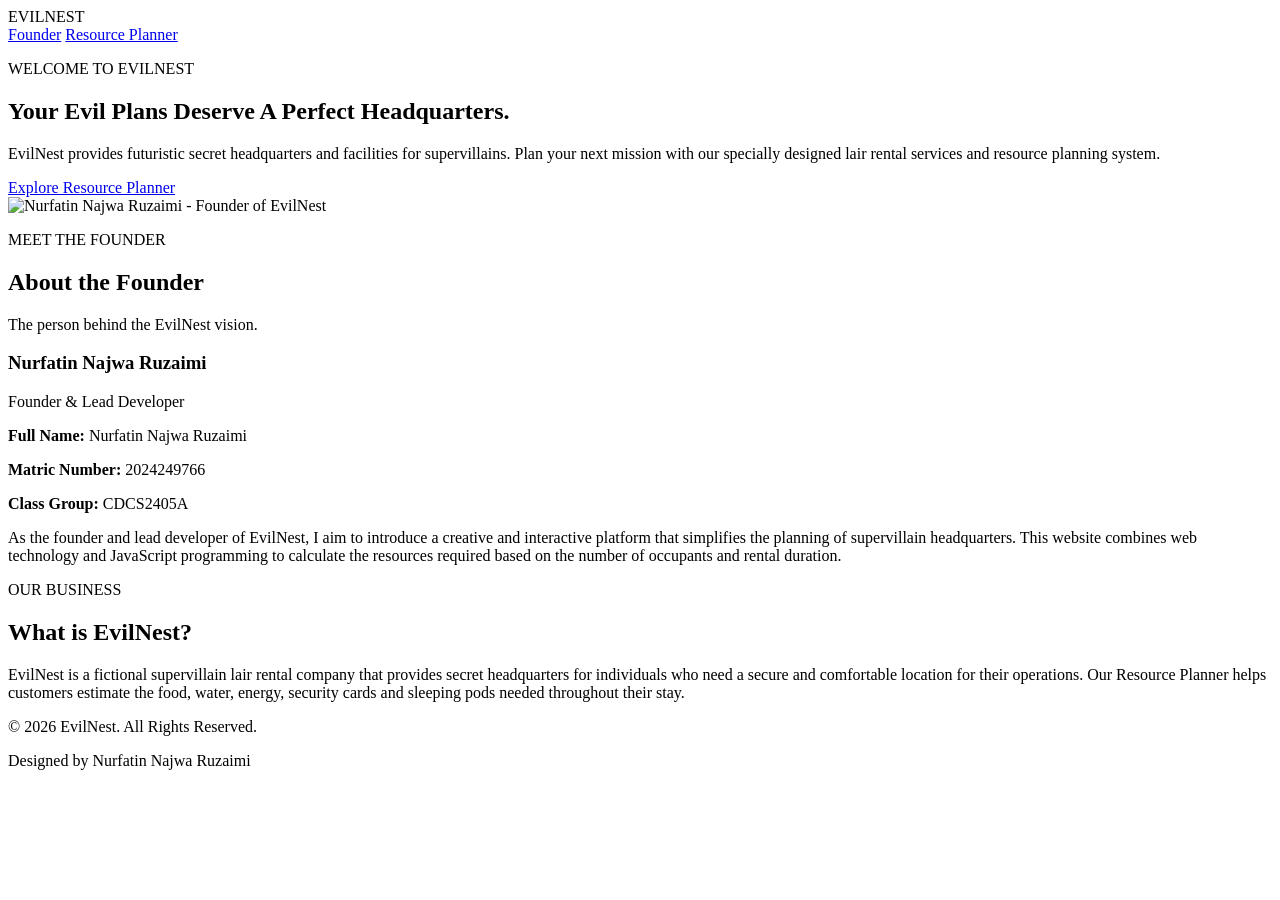
==== index.html @ 286de8c0 "Upload EvilNest website" ====
<!DOCTYPE html>
<html lang="en">

<head>
    <meta charset="UTF-8">
    <meta name="viewport" content="width=device-width, initial-scale=1.0">

    <title>EvilNest | About the Founder</title>

    <!-- External CSS -->
    <link rel="stylesheet" href="css/style.css">
</head>

<body>

    <!-- Website Header -->
    <header class="site-header">

        <div class="container">

            <div class="logo">
                <span>EVIL</span>NEST
            </div>

            <!-- Navigation Menu -->
            <nav class="navbar">
                <a href="index.html" class="active">Founder</a>
                <a href="kiosk.html">Resource Planner</a>
            </nav>

        </div>

    </header>


    <!-- Main Content -->
    <main>

        <!-- Hero Section -->
        <section class="hero">

            <div class="container hero-content">

                <div class="hero-text">

                    <p class="subtitle">
                        WELCOME TO EVILNEST
                    </p>

                    <h1>
                        Your Evil Plans Deserve
                        <span>A Perfect Headquarters.</span>
                    </h1>

                    <p class="hero-description">
                        EvilNest provides futuristic secret headquarters
                        and facilities for supervillains. Plan your next
                        mission with our specially designed lair rental
                        services and resource planning system.
                    </p>

                    <a href="kiosk.html" class="btn-primary">
                        Explore Resource Planner
                    </a>

                </div>

                <div class="hero-image">

                    <img src="images/founder.jpg"
                         alt="Nurfatin Najwa Ruzaimi - Founder of EvilNest">

                </div>

            </div>

        </section>


        <!-- Founder Profile Section -->
        <section class="founder-section">

            <div class="container">

                <p class="subtitle">MEET THE FOUNDER</p>

                <h2>About the Founder</h2>

                <p class="section-description">
                    The person behind the EvilNest vision.
                </p>

                <div class="founder-card">

                    <h3>Nurfatin Najwa Ruzaimi</h3>

                    <p class="founder-role">
                        Founder & Lead Developer
                    </p>

                    <div class="profile-details">

                        <p>
                            <strong>Full Name:</strong>
                            Nurfatin Najwa Ruzaimi
                        </p>

                        <p>
                            <strong>Matric Number:</strong>
                            2024249766
                        </p>

                        <p>
                            <strong>Class Group:</strong>
                            CDCS2405A
                        </p>

                    </div>

                    <p class="founder-description">
                        As the founder and lead developer of EvilNest,
                        I aim to introduce a creative and interactive
                        platform that simplifies the planning of
                        supervillain headquarters.

                        This website combines web technology and
                        JavaScript programming to calculate the
                        resources required based on the number of
                        occupants and rental duration.
                    </p>

                </div>

            </div>

        </section>


        <!-- Business Introduction -->
        <section class="business-section">

            <div class="container">

                <p class="subtitle">OUR BUSINESS</p>

                <h2>What is EvilNest?</h2>

                <p>
                    EvilNest is a fictional supervillain lair rental
                    company that provides secret headquarters for
                    individuals who need a secure and comfortable
                    location for their operations.

                    Our Resource Planner helps customers estimate
                    the food, water, energy, security cards and
                    sleeping pods needed throughout their stay.
                </p>

            </div>

        </section>

    </main>


    <!-- Website Footer -->
    <footer class="site-footer">

        <div class="container">

            <p>
                &copy; 2026 EvilNest. All Rights Reserved.
            </p>

            <p>
                Designed by Nurfatin Najwa Ruzaimi
            </p>

        </div>

    </footer>

</body>

</html>
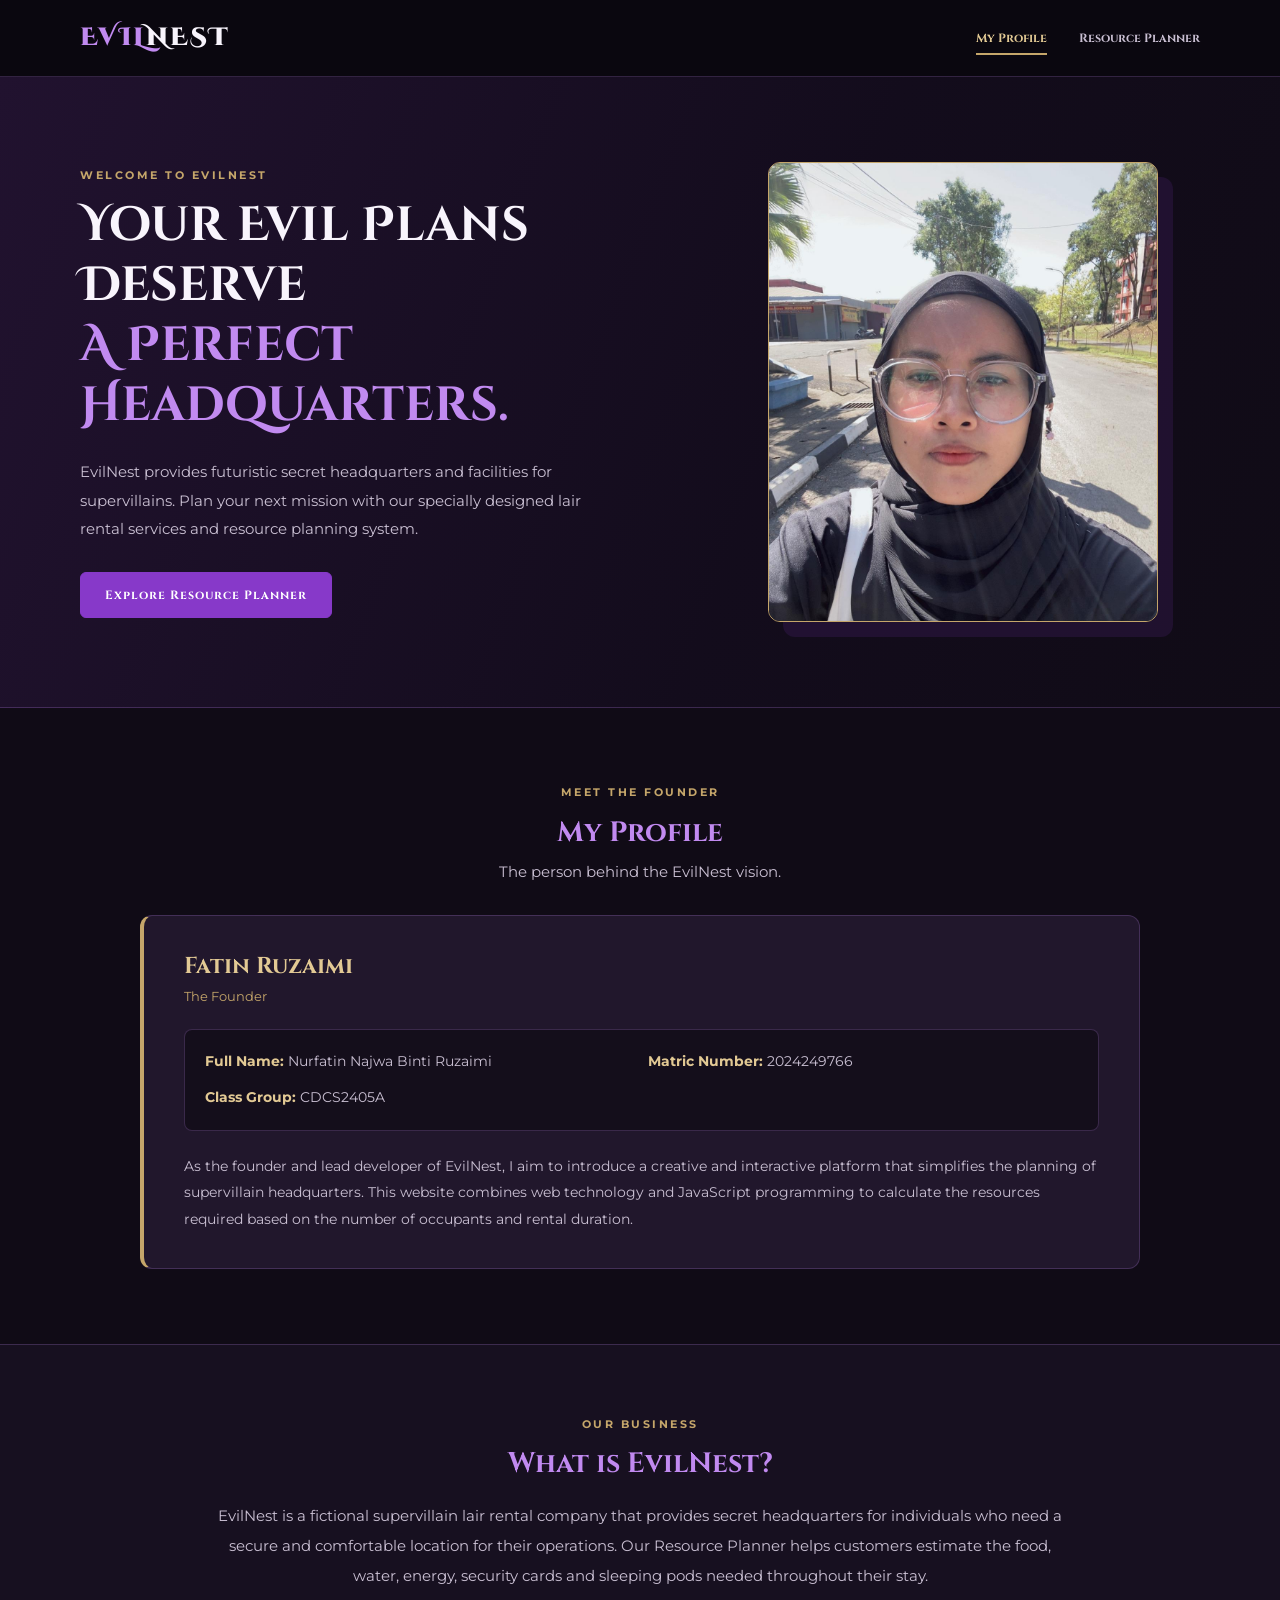
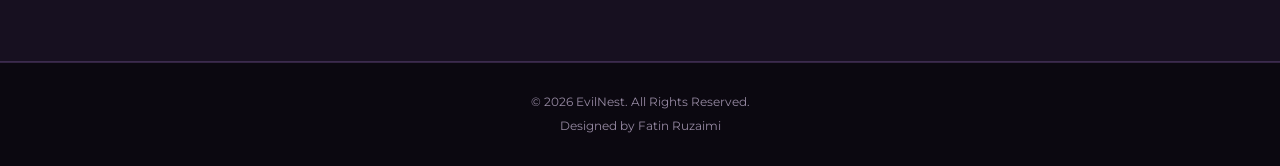
==== commit 79c61401: "Update index.html" ====
--- a/index.html
+++ b/index.html
@@ -5,17 +5,17 @@
     <meta charset="UTF-8">
     <meta name="viewport" content="width=device-width, initial-scale=1.0">
 
-    <title>EvilNest | About the Founder</title>
+    <title>EvilNest | My Profile</title>
 
     <!-- External CSS -->
     <link rel="stylesheet" href="css/style.css">
+
 </head>
 
 <body>
 
     <!-- Website Header -->
     <header class="site-header">
-
         <div class="container">
 
             <div class="logo">
@@ -24,21 +24,18 @@
 
             <!-- Navigation Menu -->
             <nav class="navbar">
-                <a href="index.html" class="active">Founder</a>
+                <a href="index.html" class="active">My Profile</a>
                 <a href="kiosk.html">Resource Planner</a>
             </nav>
 
         </div>
-
     </header>
-
 
     <!-- Main Content -->
     <main>
 
         <!-- Hero Section -->
         <section class="hero">
-
             <div class="container hero-content">
 
                 <div class="hero-text">
@@ -73,9 +70,7 @@
                 </div>
 
             </div>
-
         </section>
-
 
         <!-- Founder Profile Section -->
         <section class="founder-section">
@@ -84,7 +79,7 @@
 
                 <p class="subtitle">MEET THE FOUNDER</p>
 
-                <h2>About the Founder</h2>
+                <h2>My Profile</h2>
 
                 <p class="section-description">
                     The person behind the EvilNest vision.
@@ -92,17 +87,17 @@
 
                 <div class="founder-card">
 
-                    <h3>Nurfatin Najwa Ruzaimi</h3>
+                    <h3>Fatin Ruzaimi</h3>
 
                     <p class="founder-role">
-                        Founder & Lead Developer
+                        The Founder
                     </p>
 
                     <div class="profile-details">
 
                         <p>
                             <strong>Full Name:</strong>
-                            Nurfatin Najwa Ruzaimi
+                            Nurfatin Najwa Binti Ruzaimi
                         </p>
 
                         <p>
@@ -132,9 +127,7 @@
                 </div>
 
             </div>
-
         </section>
-
 
         <!-- Business Introduction -->
         <section class="business-section">
@@ -157,11 +150,9 @@
                 </p>
 
             </div>
-
         </section>
 
     </main>
-
 
     <!-- Website Footer -->
     <footer class="site-footer">
@@ -173,7 +164,7 @@
             </p>
 
             <p>
-                Designed by Nurfatin Najwa Ruzaimi
+                Designed by Fatin Ruzaimi
             </p>
 
         </div>
@@ -181,5 +172,4 @@
     </footer>
 
 </body>
-
 </html>
--- a/css/style.css
+++ b/css/style.css
@@ -0,0 +1,724 @@
+@import url('https://fonts.googleapis.com/css2?family=Cinzel:wght@400;500;600;700;800&family=Cinzel+Decorative:wght@400;700;900&family=Montserrat:wght@400;500;600;700&display=swap');
+
+
+/* COLOURS */
+:root {
+    --bg-main: #100b16;
+    --bg-dark: #0b0810;
+    --bg-section: #171020;
+    --bg-card: #21172c;
+
+    --purple: #8739c9;
+    --purple-light: #c18af0;
+    --purple-dark: #54217f;
+
+    --gold: #c5a66a;
+    --gold-light: #e2c994;
+
+    --white: #f8f4fc;
+    --text: #c9bfd2;
+    --muted: #9689a2;
+
+    --border: rgba(193, 138, 240, 0.22);
+    --radius: 12px;
+}
+
+
+/* RESET */
+* {
+    margin: 0;
+    padding: 0;
+    box-sizing: border-box;
+}
+
+html {
+    scroll-behavior: smooth;
+}
+
+body {
+    min-height: 100vh;
+    background: var(--bg-main);
+    color: var(--white);
+    font-family: 'Montserrat', sans-serif;
+    font-size: 15px;
+    line-height: 1.7;
+}
+
+img {
+    display: block;
+    max-width: 100%;
+}
+
+a {
+    text-decoration: none;
+    color: inherit;
+}
+
+button,
+input {
+    font: inherit;
+}
+
+
+/* GENERAL TYPOGRAPHY */
+h1,
+h2,
+h3 {
+    font-family: 'Cinzel', serif;
+    line-height: 1.35;
+}
+
+h1 {
+    font-family: 'Cinzel Decorative', serif;
+    color: var(--white);
+    font-weight: 700;
+}
+
+h2 {
+    color: var(--purple-light);
+    font-size: 28px;
+}
+
+h3 {
+    color: var(--gold-light);
+    font-size: 17px;
+}
+
+p {
+    color: var(--text);
+}
+
+.container {
+    width: min(1120px, calc(100% - 48px));
+    margin: 0 auto;
+}
+
+.subtitle {
+    color: var(--gold);
+    font-size: 11px;
+    font-weight: 700;
+    letter-spacing: 2.5px;
+    text-transform: uppercase;
+    margin-bottom: 12px;
+}
+
+
+/* HEADER AND NAVIGATION */
+.site-header {
+    position: sticky;
+    top: 0;
+    z-index: 1000;
+    background: rgba(11, 8, 16, 0.97);
+    border-bottom: 1px solid var(--border);
+}
+
+.site-header .container {
+    min-height: 76px;
+    display: flex;
+    align-items: center;
+    justify-content: space-between;
+    gap: 30px;
+}
+
+.logo {
+    font-family: 'Cinzel Decorative', serif;
+    font-size: 25px;
+    font-weight: 900;
+    letter-spacing: 2px;
+    color: var(--white);
+}
+
+.logo span {
+    color: var(--purple-light);
+}
+
+.navbar {
+    display: flex;
+    align-items: center;
+    gap: 32px;
+}
+
+.navbar a {
+    position: relative;
+    padding: 10px 0;
+    color: var(--text);
+    font-family: 'Cinzel', serif;
+    font-size: 12px;
+    font-weight: 700;
+    transition: 0.25s ease;
+}
+
+.navbar a:hover,
+.navbar a.active {
+    color: var(--gold-light);
+}
+
+.navbar a::after {
+    content: "";
+    position: absolute;
+    left: 0;
+    bottom: 3px;
+    width: 0;
+    height: 2px;
+    background: var(--gold);
+    transition: 0.25s ease;
+}
+
+.navbar a:hover::after,
+.navbar a.active::after {
+    width: 100%;
+}
+
+
+/* FOUNDER PAGE HERO */
+.hero {
+    padding: 85px 0;
+    background:
+        linear-gradient(110deg, #21122f 0%, #130c1c 60%, #100b16 100%);
+    border-bottom: 1px solid var(--border);
+}
+
+.hero-content {
+    display: grid;
+    grid-template-columns: 1.1fr 0.9fr;
+    align-items: center;
+    gap: 65px;
+}
+
+.hero-text {
+    text-align: left;
+}
+
+.hero-text h1 {
+    font-size: clamp(32px, 4vw, 48px);
+    line-height: 1.25;
+    margin-bottom: 22px;
+}
+
+.hero-text h1 span {
+    display: block;
+    color: var(--purple-light);
+}
+
+.hero-description {
+    max-width: 540px;
+    font-size: 15px;
+    line-height: 1.9;
+    margin-bottom: 28px;
+}
+
+.hero-image {
+    display: flex;
+    justify-content: center;
+    align-items: center;
+}
+
+.hero-image img {
+    width: 100%;
+    max-width: 390px;
+    height: 460px;
+    object-fit: cover;
+    object-position: center 35%;
+    border: 1px solid var(--gold);
+    border-radius: 12px;
+    box-shadow: 15px 15px 0 rgba(135, 57, 201, 0.13);
+}
+
+
+/* BUTTONS */
+.btn-primary,
+.btn-secondary {
+    display: inline-flex;
+    justify-content: center;
+    align-items: center;
+    min-height: 46px;
+    padding: 12px 24px;
+    border-radius: 6px;
+    font-family: 'Cinzel', serif;
+    font-size: 12px;
+    font-weight: 700;
+    letter-spacing: 1px;
+    text-align: center;
+    cursor: pointer;
+    transition: 0.25s ease;
+}
+
+.btn-primary {
+    background: var(--purple);
+    color: white;
+    border: 1px solid var(--purple);
+}
+
+.btn-primary:hover {
+    background: var(--purple-dark);
+    border-color: var(--purple-light);
+    transform: translateY(-2px);
+}
+
+.btn-secondary {
+    background: transparent;
+    color: var(--gold-light);
+    border: 1px solid var(--gold);
+}
+
+.btn-secondary:hover {
+    background: rgba(197, 166, 106, 0.12);
+    transform: translateY(-2px);
+}
+
+button:focus-visible,
+a:focus-visible,
+input:focus-visible {
+    outline: 2px solid var(--gold-light);
+    outline-offset: 3px;
+}
+
+
+/* FOUNDER PROFILE SECTION */
+.founder-section {
+    padding: 75px 0;
+}
+
+.founder-section > .container {
+    max-width: 1000px;
+}
+
+.founder-section > .container > h2,
+.founder-section > .container > .subtitle,
+.founder-section > .container > .section-description {
+    text-align: center;
+}
+
+.section-description {
+    margin-top: 8px;
+    margin-bottom: 30px;
+}
+
+.founder-card {
+    background: var(--bg-card);
+    border: 1px solid var(--border);
+    border-radius: var(--radius);
+    padding: 35px 40px;
+    border-left: 4px solid var(--gold);
+}
+
+.founder-card h3 {
+    font-size: 23px;
+    margin-bottom: 3px;
+}
+
+.founder-role {
+    color: var(--gold);
+    font-size: 13px;
+    margin-bottom: 22px;
+}
+
+.profile-details {
+    display: grid;
+    grid-template-columns: 1fr 1fr;
+    gap: 12px;
+    padding: 20px;
+    margin-bottom: 22px;
+    background: rgba(11, 8, 16, 0.55);
+    border: 1px solid var(--border);
+    border-radius: 8px;
+}
+
+.profile-details p {
+    font-size: 14px;
+}
+
+.profile-details strong {
+    color: var(--gold-light);
+}
+
+.founder-description {
+    font-size: 14px;
+    line-height: 1.9;
+}
+
+
+/* BUSINESS INTRODUCTION */
+.business-section {
+    padding: 70px 0;
+    background: var(--bg-section);
+    border-top: 1px solid var(--border);
+    border-bottom: 1px solid var(--border);
+}
+
+.business-section .container {
+    max-width: 850px;
+    text-align: center;
+}
+
+.business-section h2 {
+    margin-bottom: 18px;
+}
+
+.business-section .container > p:last-child {
+    font-size: 15px;
+    line-height: 2;
+}
+
+
+/* RESOURCE PLANNER HERO */
+.kiosk-hero {
+    padding: 55px 0;
+    text-align: center;
+    background: linear-gradient(110deg, #21122f, #130c1c 65%, #100b16);
+    border-bottom: 1px solid var(--border);
+}
+
+.kiosk-hero h1 {
+    font-size: clamp(30px, 4vw, 42px);
+    margin-bottom: 12px;
+}
+
+.kiosk-hero .container > p:last-child {
+    max-width: 650px;
+    margin: 0 auto;
+    font-size: 14px;
+}
+
+
+/* PLANNER SECTION */
+.planner-section {
+    padding: 65px 0 80px;
+}
+
+.planner-card {
+    max-width: 850px;
+    margin: 0 auto;
+    padding: 40px;
+    background: var(--bg-card);
+    border: 1px solid var(--border);
+    border-radius: 14px;
+}
+
+.planner-heading {
+    text-align: center;
+    padding-bottom: 25px;
+    margin-bottom: 30px;
+    border-bottom: 1px solid var(--border);
+}
+
+.planner-heading h2 {
+    font-family: 'Cinzel Decorative', serif;
+    font-size: clamp(23px, 3vw, 30px);
+    margin-bottom: 10px;
+}
+
+.planner-heading > p:last-child {
+    font-size: 13px;
+}
+
+
+/* FORM SECTIONS */
+.form-group {
+    padding: 24px;
+    margin-bottom: 22px;
+    background: rgba(11, 8, 16, 0.45);
+    border: 1px solid var(--border);
+    border-radius: 9px;
+}
+
+.form-group h3 {
+    padding-bottom: 14px;
+    margin-bottom: 18px;
+    border-bottom: 1px solid var(--border);
+}
+
+.form-group label {
+    display: block;
+    margin: 15px 0 7px;
+    color: var(--gold-light);
+    font-size: 13px;
+    font-weight: 600;
+}
+
+.form-group input {
+    display: block;
+    width: 100%;
+    min-height: 47px;
+    padding: 12px 14px;
+    color: var(--white);
+    background: var(--bg-dark);
+    border: 1px solid rgba(193, 138, 240, 0.3);
+    border-radius: 6px;
+    font-size: 14px;
+    transition: 0.2s ease;
+}
+
+.form-group input::placeholder {
+    color: var(--muted);
+}
+
+.form-group input:focus {
+    outline: none;
+    border-color: var(--purple-light);
+    box-shadow: 0 0 0 3px rgba(135, 57, 201, 0.15);
+}
+
+.form-group small {
+    display: block;
+    margin-top: 6px;
+    color: var(--muted);
+    font-size: 12px;
+}
+
+
+/* RESOURCE RULES */
+.rules-box {
+    padding: 24px;
+    margin: 25px 0;
+    background: rgba(11, 8, 16, 0.65);
+    border: 1px solid rgba(197, 166, 106, 0.4);
+    border-left: 4px solid var(--gold);
+    border-radius: 8px;
+}
+
+.rules-box h3 {
+    margin-bottom: 10px;
+    color: var(--gold-light);
+}
+
+.rules-box p {
+    font-size: 13px;
+    margin-bottom: 12px;
+}
+
+.rules-box ul {
+    padding-left: 22px;
+}
+
+.rules-box li {
+    color: var(--text);
+    font-size: 13px;
+    margin-bottom: 7px;
+}
+
+.rules-box li strong {
+    color: var(--gold-light);
+}
+
+
+/* FORM BUTTONS */
+.form-buttons {
+    display: flex;
+    gap: 15px;
+    margin-top: 28px;
+}
+
+.form-buttons button {
+    flex: 1;
+    min-height: 48px;
+}
+
+
+/* CALCULATION RESULTS */
+.result-box {
+    margin-top: 35px;
+    padding: 30px;
+    background: #171020;
+    border: 1px solid var(--gold);
+    border-radius: 10px;
+}
+
+.result-box[hidden] {
+    display: none !important;
+}
+
+.result-box h2 {
+    color: var(--gold-light);
+    font-family: 'Cinzel Decorative', serif;
+    font-size: 23px;
+    margin-bottom: 18px;
+}
+
+.result-box > p {
+    margin-bottom: 8px;
+    font-size: 14px;
+}
+
+.resource-result-item {
+    display: flex;
+    justify-content: space-between;
+    align-items: center;
+    gap: 15px;
+    padding: 15px 18px;
+    margin-top: 12px;
+    background: var(--bg-dark);
+    border: 1px solid var(--border);
+    border-radius: 7px;
+    color: var(--text);
+}
+
+.resource-result-item span:last-child {
+    color: var(--gold-light);
+    font-weight: 700;
+}
+
+.result-note {
+    margin-top: 20px;
+    font-size: 12px !important;
+    color: var(--muted);
+}
+
+
+/* FOOTER */
+.site-footer {
+    padding: 25px 15px;
+    background: var(--bg-dark);
+    border-top: 1px solid var(--border);
+    text-align: center;
+}
+
+.site-footer p {
+    color: var(--muted);
+    font-size: 12px;
+    margin: 4px 0;
+}
+
+
+/* TABLET RESPONSIVENESS */
+@media (max-width: 768px) {
+
+    .site-header .container {
+        min-height: 70px;
+    }
+
+    .hero {
+        padding: 60px 0;
+    }
+
+    .hero-content {
+        grid-template-columns: 1fr;
+        gap: 35px;
+        text-align: center;
+    }
+
+    .hero-text {
+        text-align: center;
+    }
+
+    .hero-description {
+        margin-left: auto;
+        margin-right: auto;
+    }
+
+    .hero-image img {
+        max-width: 340px;
+        height: 400px;
+    }
+
+    .profile-details {
+        grid-template-columns: 1fr;
+    }
+
+    .planner-card {
+        padding: 28px;
+    }
+
+}
+
+
+/* MOBILE RESPONSIVENESS */
+@media (max-width: 480px) {
+
+    .container {
+        width: calc(100% - 32px);
+    }
+
+    .site-header .container {
+        flex-direction: column;
+        justify-content: center;
+        gap: 5px;
+        padding: 12px 0;
+    }
+
+    .logo {
+        font-size: 21px;
+    }
+
+    .navbar {
+        gap: 24px;
+    }
+
+    .navbar a {
+        font-size: 10px;
+    }
+
+    .hero {
+        padding: 45px 0;
+    }
+
+    .hero-text h1 {
+        font-size: 29px;
+    }
+
+    .hero-image img {
+        max-width: 280px;
+        height: 340px;
+    }
+
+    .founder-section,
+    .business-section {
+        padding: 50px 0;
+    }
+
+    .founder-card {
+        padding: 24px 20px;
+    }
+
+    .founder-card h3 {
+        font-size: 20px;
+    }
+
+    .kiosk-hero {
+        padding: 42px 0;
+    }
+
+    .planner-section {
+        padding: 40px 0 55px;
+    }
+
+    .planner-card {
+        padding: 22px 16px;
+    }
+
+    .form-group,
+    .rules-box {
+        padding: 18px 14px;
+    }
+
+    .form-buttons {
+        flex-direction: column;
+    }
+
+    .form-buttons button {
+        width: 100%;
+    }
+
+    .result-box {
+        padding: 22px 15px;
+    }
+
+    .resource-result-item {
+        font-size: 13px;
+    }
+
+}
+
+
+/* ACCESSIBILITY */
+@media (prefers-reduced-motion: reduce) {
+
+    *,
+    *::before,
+    *::after {
+        scroll-behavior: auto !important;
+        animation-duration: 0.01ms !important;
+        transition-duration: 0.01ms !important;
+    }
+
+}
